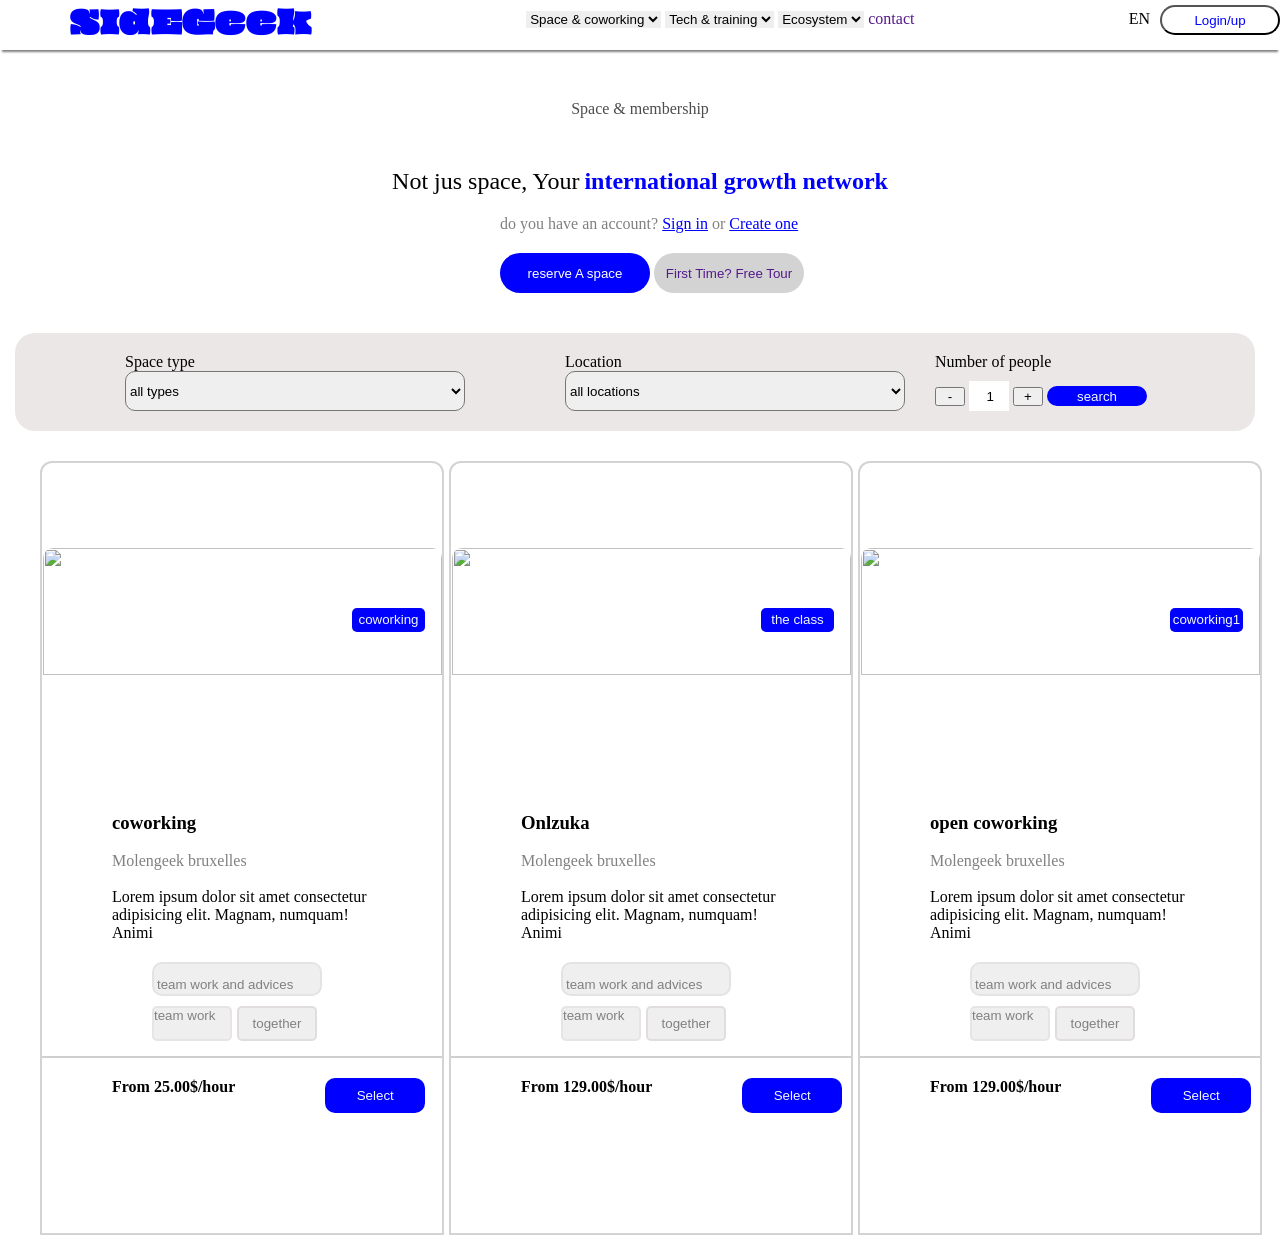
==== htcs8WEB/index.html @ 86c28e72 "fourth week" ====
<!doctype html>
<html lang="en">
  <head>
    <meta charset="UTF-8" />
    <meta name="viewport" content="width=device-width, initial-scale=1.0" />
    <title>Document</title>
    <link rel="stylesheet" href="style.css" />
    <link href="https://googleapis.com" rel="stylesheet" />
    <link rel="preconnect" href="https://fonts.googleapis.com" />
    <link rel="preconnect" href="https://fonts.gstatic.com" crossorigin />
    <link
      href="https://fonts.googleapis.com/css2?family=Oi&display=swap"
      rel="stylesheet"
    />
    <script
      src="https://kit.fontawesome.com/a7999296b9.js"
      crossorigin="anonymous"
    ></script>
  </head>
  <body>
    <header>
      <h1 class="firsth1">SIdEGeek</h1>
      <nav>
        <select class="select1" name="" id="">
          <option value="">Space & coworking</option>
        </select>
        <select class="select1" name="" id="">
          <option value="">Tech & training</option>
        </select>
        <select class="select1" name="" id="">
          <option value="">Ecosystem</option>
        </select>
        <a href="" style="text-decoration: none" style="color: aliceblue"
          >contact</a
        >
      </nav>
      <div class="firstdiv">
        <div class="lang">
          <i class="fa-solid fa-globe" style="color: rgb(116, 192, 252)"></i>
          <p>EN</p>
        </div>
        <button class="login">Login/up</button>
      </div>
    </header>
    <main>
      <section class="conta1">
        <p
          class="secp"
          style="color: rgb(78, 76, 76)"
          style="font-weight: lighter"
        >
          Space & membership
        </p>
        <div class="text1">
          <h1 class="sech1">
            Not jus space, Your
            <h1 class="thirdh1" style="color: blue">
              international growth network
            </h1>
          </h1>
        </div>
        <p class="thirdp" style="color: gray">
          do you have an account?
          <a style="color: blue" class="seca" href="">Sign in</a> or
          <a class="thirda" href="" style="color: blue">Create one</a>
        </p>
        <button class="secbut">
          <a class="lasta" style="color: white" href="">reserve A space</a>
        </button>
        <button class="thirdbut">
          <a class="lasta" href="">First Time? Free Tour</a>
        </button>
      </section>

      <section class="conta2">
        <div class="select2and">
          <label for="">Space type</label><br />
          <select class="select2" name="" id="">
            <option value="all types">all types</option>
          </select>
        </div>
        <div class="location">
          <label for="">Location</label><br />
          <select class="select3" name="" id="">
            <option value="">all locations</option>
            <option value="">morocco</option>
          </select>
        </div>
        <div class="newinput">
          <label class="numberofpeople" for="">Number of people</label>
          <div>
            <button
              class="but4"
              type="button"
              onclick="this.parentNode.querySelector('input').stepDown()"
            >
              -
            </button>
            <input
              class="secinput"
              type="number"
              id="quantity"
              value="1"
              min="1"
            />
            <button
              class="but5"
              type="button"
              onclick="this.parentNode.querySelector('input').stepUp()"
            >
              +
            </button>
            <button class="but6">search</button>
          </div>
        </div>
      </section>

      <section class="conta3">
        <div class="card3">
          <img
           class="image1"
            src="https://encrypted-tbn0.gstatic.com/images?q=tbn:ANd9GcRE5aItdAzF7xqU-mLUHbfKDmjkzuVOu1fiCQ&s"
            alt=""
          />
          <button class="btn">coworking</button>
          <div class="h31">
              <h3>coworking</h3>
          <br />
          <p style="color: gray">Molengeek bruxelles</p>
          <br />
          <p>
            Lorem ipsum dolor sit amet consectetur adipisicing elit. Magnam,
            numquam! Animi
          </p>
          <button class="butimg1">
            <div class="iconappel">
               <i
              class="fa-brands fa-teamspeak"
              style="color: rgb(177, 180, 184)"
            ></i>
            </div>
            <p class="LASTP" style="color: gray">team work and advices</p>
          </button>
          <div class="but2img">
            <button class="butimg2">
              <i
                class="fa-solid fa-arrows-down-to-people"
                style="color: rgb(177, 180, 184)"
              ></i>
              <p style="color: gray">team work</p>
            </button>
            <button class="butimg3">
              <i
                class="fa-solid fa-hand-holding-hand"
                style="color: rgb(177, 180, 184)"
              ></i>
              <p>together</p>
            </button>
          </div>
          <div class="line"></div>
          <div class="lastfigure">
            <h4>From 25.00$/hour</h4>
            <button class="lastbut">Select</button>
          </div> 
          </div>
        </div>
        <div class="card3">
          <img class="image1"
            src="https://encrypted-tbn0.gstatic.com/images?q=tbn:ANd9GcSueLWBnEIhLTE1jSOx605Au3qCMia0E5d1xA&s"
            alt=""
          />
          <button class="btn">the class</button>
           <div class="h31">
            <h3>Onlzuka</h3>
          <br />
          <p style="color: gray">Molengeek bruxelles</p>
          <br />
          <p>
            Lorem ipsum dolor sit amet consectetur adipisicing elit. Magnam,
            numquam! Animi
          </p>
          <button class="butimg1">
            <div class="iconappel"><i
              class="fa-brands fa-teamspeak"
              style="color: rgb(177, 180, 184)"
            ></i></div>
            
            <p class="LASTP" style="color: gray">team work and advices</p>
          </button>
          <div class="but2img">
            <button class="butimg2">
              <i
                class="fa-solid fa-arrows-down-to-people"
                style="color: rgb(177, 180, 184)"
              ></i>
              <p style="color: gray">team work</p>
            </button>
            <button class="butimg3">
              <i
                class="fa-solid fa-hand-holding-hand"
                style="color: rgb(177, 180, 184)"
              ></i>
              <p>together</p>
            </button>
          </div>
          <div class="line"></div>
          <div class="lastfigure">
            <h4>From 129.00$/hour</h4>
            <button class="lastbut">Select</button>
          </div>
           </div>
          
        </div>
        <div class="card3">
          <img class="image1"
            src="https://encrypted-tbn0.gstatic.com/images?q=tbn:ANd9GcQ1jt_K3GMqhpedqS5mltAcXY08CU1ofKtrNw&s"
            alt=""
          />
          <button class="btn">coworking1</button>
          <div class="h31">
            <h3>open coworking</h3>
          <br />
          <p style="color: gray">Molengeek bruxelles</p>
          <br />
          <p>
            Lorem ipsum dolor sit amet consectetur adipisicing elit. Magnam,
            numquam! Animi
          </p>
          <button class="butimg1">
            <div class="iconappel">
               <i
              class="fa-brands fa-teamspeak"
              style="color: rgb(177, 180, 184)"
            ></i>
            </div>
            <p class="LASTP" style="color: gray">team work and advices</p>
          </button>
          <div class="but2img">
            <button class="butimg2">
              <i
                class="fa-solid fa-arrows-down-to-people"
                style="color: rgb(177, 180, 184)"
              ></i>
              <p style="color: gray">team work</p>
            </button>
            <button class="butimg3">
              <i
                class="fa-solid fa-hand-holding-hand"
                style="color: rgb(177, 180, 184)"
              ></i>
              <p>together</p>
            </button>
          </div>
          <div class="line"></div>
          <div class="lastfigure">
            <h4>From 129.00$/hour</h4>
            <button class="lastbut">Select</button>
          </div>
          </div>
          
        </div>
      </section>
    </main>
  </body>
</html>
---- htcs8WEB/style.css ----
* {
  padding: 0%;
  margin: 0%;
}
.select1 {
  border: none;
}
.firsth1 {
  font-family: "Oi", serif;
  font-weight: 400;
  font-style: normal;
  color: blue;
  margin-left: 70px;
}
header {
  display: flex;
  flex-direction: row;
  justify-content: space-between;
  box-shadow: 0 4px 2px -2px gray;
}
.firstdiv {
  display: flex;
  flex-direction: row;
}
nav {
  margin-top: 10px;
}
select:hover {
  font-family:;
}
.lang {
  display: flex;
  flex-direction:;
  margin-top: 10px;
}
.lang:hover {
  color: aquamarine;
}
.login {
  margin-top: 5px;
  margin-left: 10px;
  border-radius: 30px;
  border-radius: 100px solid rgb(50, 189, 223);
  color: blue;
  width: 120px;
  height: 30px;
  background-color: white;
}
.login:hover {
  text-decoration: underline;
}

/* second container*/
.secp {
  margin-top: 50px;
  display: flex;
  justify-content: center;
}
.sech1 {
  font-family: "Gravitas One", serif;
  font-weight: 400;
  font-style: normal;
  margin-right: 5px;
  margin-top: 50px;
}
.text1 {
  display: flex;
  justify-content: center;
}
.thirdh1 {
  margin-top: 50px;
}
.thirdp {
  margin-top: 20px;
  margin-left: 500px;
}
.secbut {
  background-color: blue;
  color: aliceblue;
  border-radius: 20px;
  width: 150px;
  height: 40px;
  margin-left: 500px;
  margin-top: 20px;
  border: none;
  cursor: pointer;
}
.thirdbut {
  background-color: lightgrey;
  border-radius: 20px;
  width: 150px;
  height: 40px;
  border: none;
}
.lasta {
  text-decoration: none;
}
/*  the second part */
.conta2 {
  margin-top: 40px;
  display: flex;
  flex-direction: row;
  background-color: rgb(236, 231, 231);
  width: 1200px;
  padding: 20px;

  margin-left: 15px;
  border-radius: 20px;
}

.select3 {
  width: 340px;
  height: 40px;
  border-radius: 10px;
}
.select2 {
  width: 340px;
  height: 40px;
  border-radius: 10px;
}
.select2and {
  margin-left: 90px;
}

.location {
  margin-left: 100px;
}
.but5 {
  width: 30px;
}
.secinput {
  width: 40px;
  height: 30px;
  text-align: right;
  border: none;
  cursor: pointer;
}
.but4 {
  width: 30px;
}
.but6 {
  width: 100px;
  background-color: blue;
  color: aliceblue;
  height: 20px;
  border-radius: 10px;
  border: none;
  cursor: pointer;
}
.numberofpeople {
  margin-bottom: 10px;
  margin-right: 20px;
}
.newinput {
  margin-top: px;
  margin-left: 30px;
  display: flex;
  flex-direction: column;
}
/* third container */
.conta3 {
  background-color: white;
  padding: 20px;
  display: flex;
  margin-top: 10px;
  width: 1200px;
  margin-left: 15px;
  border-radius: 20px;
}
.card3 {
  background-color: white;
  padding: 70px;
  display: flex;
  justify-content: center;
  flex-direction: column;
  margin-left: 5px;
  width: 260px;
  border-radius: 10px;
  height: 70vh;
  border: 2px solid lightgray;
  border-radius: 12px 12px 0 0;
}


.butimg1 {
  border-radius: 10px;
  border-radius: 10px solid lightgray;
  margin-top: 20px;
  margin-bottom: 5px;
  border: 2px solid rgb(228, 227, 227);
  display: flex;
  flex-direction: row;
  height: 34px;
  width: 170px;
align-items: center;
  gap: 3px;
  margin-left: 40px;
}
.butimg2 {
  border-radius: 5px;
  border-radius: 0px solid rgb(225, 222, 222);
  margin-top: 5px;
  height: 35px;
  margin-bottom: 5px;
  display: flex;
  flex-direction: column;
  border: 2px solid rgb(230, 228, 228);
  width: 80px;
  margin-left: 40px;
}
.butimg3 {
  margin-left: 5px;
  height: 35px;
  width: 80px;
  border-radius: 5px;
  border: 2px solid rgb(225, 221, 221);
  margin-top: 5px;
  color: gray;
}
.iconappel{
    position: relative;
    top: 4px;
}
.LASTP {
  position: relative;
  top: 5px;
}

.but2img {
  display: flex;
  flex-direction: row;
}
.btn {
  background-color: rgb(232, 93, 93);
  position: relative;
  left: 240px;
  margin-right: 200vw;
  bottom: 180px;
  width: 73px;
  background-color: blue;
  color: aliceblue;
  border-radius: 5px;
  border: none;
  cursor: pointer;
  height: 30px;
}
.line {
  position: relative;
  right: 70px;
  top: 10px;
  width: 154%;
  height: 2px;
  background-color: rgb(208, 206, 206);
  margin-right: 100%;
}
.lastfigure {
  margin-top: 30px;
  display: flex;
  flex-direction: row;
  background-color: white;
  width: 330px;
  display: flex;
  flex-direction: row;
}
.lastbut {
  padding-right: 20px;
  margin-left: 90px;
  padding: 10px;
  border-radius: 10px;
  border: 4px gray;
  background-color: blue;
  color: aliceblue;
  position: relative;
  bottom: 0px;
  width: 100px;
}

.image1{
  height: 50%;
  width: 31.2vw;
  position: relative;
  right: 69.5px;
  top: 15px;
  border-radius: 10px 10px 0px 0px;
}

.h31 {
  margin-bottom: 50px;
}
.card4 {
  background-color: white;
  border: 2px solid lightgray;
  padding: 70px;
  display: flex;
  justify-content: center;
  flex-direction: column;
  margin-left: 0px;
  width: 260px;
  border-radius: 10px;
  height: 70vh;
  border-radius: 12px 12px 0 0;
}
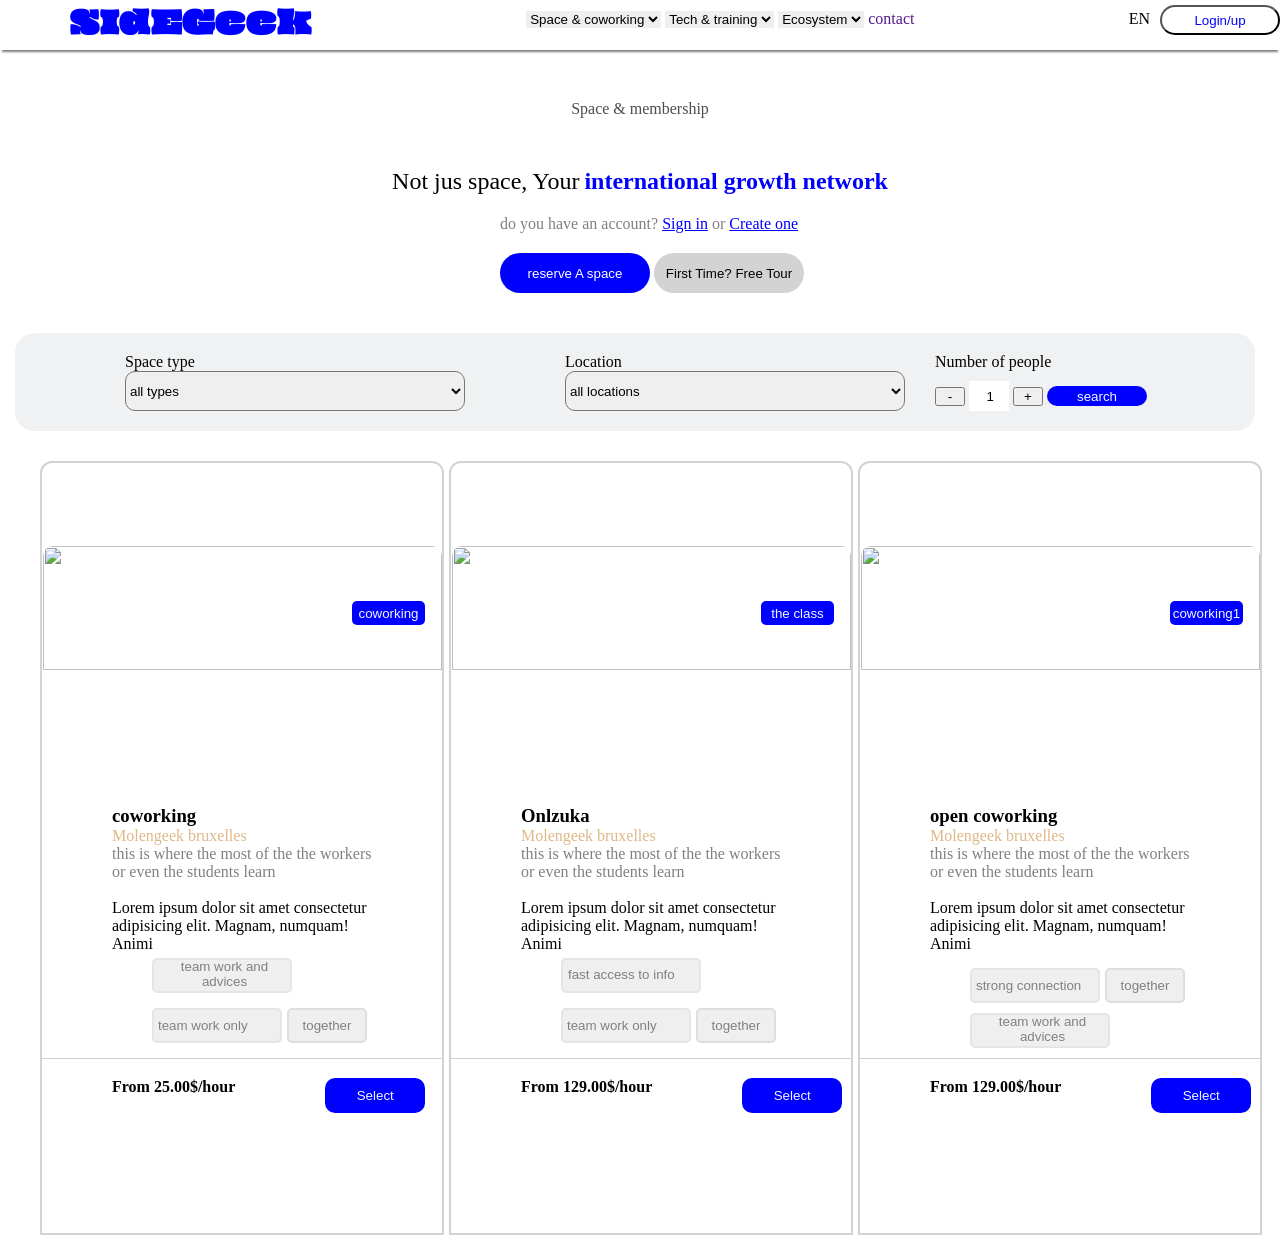
==== commit f1c20300: "second changes" ====
--- a/htcs8WEB/index.html
+++ b/htcs8WEB/index.html
@@ -68,7 +68,9 @@
           <a class="lasta" style="color: white" href="">reserve A space</a>
         </button>
         <button class="thirdbut">
-          <a class="lasta" href="">First Time? Free Tour</a>
+          <a class="lasta" href="" style="color: black"
+            >First Time? Free Tour</a
+          >
         </button>
       </section>
 
@@ -118,146 +120,159 @@
       <section class="conta3">
         <div class="card3">
           <img
-           class="image1"
+            class="image1"
             src="https://encrypted-tbn0.gstatic.com/images?q=tbn:ANd9GcRE5aItdAzF7xqU-mLUHbfKDmjkzuVOu1fiCQ&s"
             alt=""
           />
           <button class="btn">coworking</button>
           <div class="h31">
-              <h3>coworking</h3>
-          <br />
-          <p style="color: gray">Molengeek bruxelles</p>
-          <br />
-          <p>
-            Lorem ipsum dolor sit amet consectetur adipisicing elit. Magnam,
-            numquam! Animi
-          </p>
-          <button class="butimg1">
-            <div class="iconappel">
-               <i
-              class="fa-brands fa-teamspeak"
-              style="color: rgb(177, 180, 184)"
-            ></i>
-            </div>
-            <p class="LASTP" style="color: gray">team work and advices</p>
-          </button>
-          <div class="but2img">
-            <button class="butimg2">
-              <i
-                class="fa-solid fa-arrows-down-to-people"
-                style="color: rgb(177, 180, 184)"
-              ></i>
-              <p style="color: gray">team work</p>
-            </button>
-            <button class="butimg3">
-              <i
-                class="fa-solid fa-hand-holding-hand"
-                style="color: rgb(177, 180, 184)"
-              ></i>
-              <p>together</p>
-            </button>
-          </div>
-          <div class="line"></div>
-          <div class="lastfigure">
-            <h4>From 25.00$/hour</h4>
-            <button class="lastbut">Select</button>
-          </div> 
+            <h3>coworking</h3>
+
+            <p style="color: burlywood">Molengeek bruxelles</p>
+            <p style="color: gray">
+              this is where the most of the the workers or even the students
+              learn
+            </p>
+            <br />
+            <p>
+              Lorem ipsum dolor sit amet consectetur adipisicing elit. Magnam,
+              numquam! Animi
+            </p>
+            <button class="butimg1">
+              <div class="iconappel">
+                <i
+                  class="fa-brands fa-teamspeak"
+                  style="color: rgb(177, 180, 184)"
+                ></i>
+              </div>
+              <p class="LASTP" style="color: gray">team work and advices</p>
+            </button>
+            <div class="but2img">
+              <button class="butimg2">
+                <i
+                  class="fa-solid fa-arrows-down-to-people"
+                  style="color: rgb(177, 180, 184)"
+                ></i>
+                <p style="color: gray">team work only</p>
+              </button>
+              <button class="butimg3">
+                <i
+                  class="fa-solid fa-hand-holding-hand"
+                  style="color: rgb(177, 180, 184)"
+                ></i>
+                <p>together</p>
+              </button>
+            </div>
+            <div class="line"></div>
+            <div class="lastfigure">
+              <h4>From 25.00$/hour</h4>
+              <button class="lastbut">Select</button>
+            </div>
           </div>
         </div>
         <div class="card3">
-          <img class="image1"
+          <img
+            class="image1"
             src="https://encrypted-tbn0.gstatic.com/images?q=tbn:ANd9GcSueLWBnEIhLTE1jSOx605Au3qCMia0E5d1xA&s"
             alt=""
           />
           <button class="btn">the class</button>
-           <div class="h31">
+          <div class="h31">
             <h3>Onlzuka</h3>
-          <br />
-          <p style="color: gray">Molengeek bruxelles</p>
-          <br />
-          <p>
-            Lorem ipsum dolor sit amet consectetur adipisicing elit. Magnam,
-            numquam! Animi
-          </p>
-          <button class="butimg1">
-            <div class="iconappel"><i
-              class="fa-brands fa-teamspeak"
-              style="color: rgb(177, 180, 184)"
-            ></i></div>
-            
-            <p class="LASTP" style="color: gray">team work and advices</p>
-          </button>
-          <div class="but2img">
-            <button class="butimg2">
-              <i
-                class="fa-solid fa-arrows-down-to-people"
-                style="color: rgb(177, 180, 184)"
-              ></i>
-              <p style="color: gray">team work</p>
-            </button>
-            <button class="butimg3">
-              <i
-                class="fa-solid fa-hand-holding-hand"
-                style="color: rgb(177, 180, 184)"
-              ></i>
-              <p>together</p>
-            </button>
-          </div>
-          <div class="line"></div>
-          <div class="lastfigure">
-            <h4>From 129.00$/hour</h4>
-            <button class="lastbut">Select</button>
-          </div>
-           </div>
-          
+
+            <p style="color: burlywood">Molengeek bruxelles</p>
+            <p style="color: gray">
+              this is where the most of the the workers or even the students
+              learn
+            </p>
+            <br />
+            <p>
+              Lorem ipsum dolor sit amet consectetur adipisicing elit. Magnam,
+              numquam! Animi
+            </p>
+            <button class="butimg1">
+              <div class="iconappel">
+                <i
+                  class="fa-solid fa-sitemap"
+                  style="color: rgb(177, 180, 184)"
+                ></i>
+              </div>
+              <p class="LASTP" style="color: gray">fast access to info</p>
+            </button>
+            <div class="but2img">
+              <button class="butimg2">
+                <i
+                  class="fa-solid fa-arrows-down-to-people"
+                  style="color: rgb(177, 180, 184)"
+                ></i>
+                <p style="color: gray">team work only</p>
+              </button>
+              <button class="butimg3">
+                <i
+                  class="fa-solid fa-hand-holding-hand"
+                  style="color: rgb(177, 180, 184)"
+                ></i>
+                <p>together</p>
+              </button>
+            </div>
+            <div class="line"></div>
+            <div class="lastfigure">
+              <h4>From 129.00$/hour</h4>
+              <button class="lastbut">Select</button>
+            </div>
+          </div>
         </div>
         <div class="card3">
-          <img class="image1"
+          <img
+            class="image1"
             src="https://encrypted-tbn0.gstatic.com/images?q=tbn:ANd9GcQ1jt_K3GMqhpedqS5mltAcXY08CU1ofKtrNw&s"
             alt=""
           />
           <button class="btn">coworking1</button>
           <div class="h31">
             <h3>open coworking</h3>
-          <br />
-          <p style="color: gray">Molengeek bruxelles</p>
-          <br />
-          <p>
-            Lorem ipsum dolor sit amet consectetur adipisicing elit. Magnam,
-            numquam! Animi
-          </p>
-          <button class="butimg1">
-            <div class="iconappel">
-               <i
-              class="fa-brands fa-teamspeak"
-              style="color: rgb(177, 180, 184)"
-            ></i>
-            </div>
-            <p class="LASTP" style="color: gray">team work and advices</p>
-          </button>
-          <div class="but2img">
-            <button class="butimg2">
-              <i
-                class="fa-solid fa-arrows-down-to-people"
-                style="color: rgb(177, 180, 184)"
-              ></i>
-              <p style="color: gray">team work</p>
-            </button>
-            <button class="butimg3">
-              <i
-                class="fa-solid fa-hand-holding-hand"
-                style="color: rgb(177, 180, 184)"
-              ></i>
-              <p>together</p>
-            </button>
-          </div>
-          <div class="line"></div>
-          <div class="lastfigure">
-            <h4>From 129.00$/hour</h4>
-            <button class="lastbut">Select</button>
-          </div>
-          </div>
-          
+
+            <p style="color: burlywood">Molengeek bruxelles</p>
+            <p style="color: gray">
+              this is where the most of the the workers or even the students
+              learn
+            </p>
+            <br />
+            <p>
+              Lorem ipsum dolor sit amet consectetur adipisicing elit. Magnam,
+              numquam! Animi
+            </p>
+            <div class="but2img">
+              <button class="butimg2">
+                <i
+                  class="fa-solid fa-wifi fa-beat-fade"
+                  style="color: rgb(177, 180, 184)"
+                ></i>
+                <p style="color: gray">strong connection</p>
+              </button>
+              <button class="butimg3">
+                <i
+                  class="fa-solid fa-hand-holding-hand"
+                  style="color: rgb(177, 180, 184)"
+                ></i>
+                <p>together</p>
+              </button>
+            </div>
+            <button class="butimg1">
+              <div class="iconappel">
+                <i
+                  class="fa-brands fa-teamspeak"
+                  style="color: rgb(177, 180, 184)"
+                ></i>
+              </div>
+              <p class="LASTP" style="color: gray">team work and advices</p>
+            </button>
+            <div class="line"></div>
+            <div class="lastfigure">
+              <h4>From 129.00$/hour</h4>
+              <button class="lastbut">Select</button>
+            </div>
+          </div>
         </div>
       </section>
     </main>
--- a/htcs8WEB/style.css
+++ b/htcs8WEB/style.css
@@ -100,10 +100,9 @@
   margin-top: 40px;
   display: flex;
   flex-direction: row;
-  background-color: rgb(236, 231, 231);
+  background-color: rgb(240, 241, 242);
   width: 1200px;
   padding: 20px;
-
   margin-left: 15px;
   border-radius: 20px;
 }
@@ -181,20 +180,18 @@
   border-radius: 12px 12px 0 0;
 }
 
-
 .butimg1 {
-  border-radius: 10px;
-  border-radius: 10px solid lightgray;
-  margin-top: 20px;
-  margin-bottom: 5px;
-  border: 2px solid rgb(228, 227, 227);
-  display: flex;
-  flex-direction: row;
-  height: 34px;
-  width: 170px;
-align-items: center;
-  gap: 3px;
+  border-radius: 5px;
+  border-radius: 0px solid rgb(225, 222, 222);
+  margin-top: 5px;
+  height: 35px;
+  display: flex;
+  align-items: center;
+  gap: 5px;
+  border: 2px solid rgb(230, 228, 228);
+  width: 140px;
   margin-left: 40px;
+  padding-bottom: 12px;
 }
 .butimg2 {
   border-radius: 5px;
@@ -203,9 +200,10 @@
   height: 35px;
   margin-bottom: 5px;
   display: flex;
-  flex-direction: column;
+  align-items: center;
+  gap: 4px;
   border: 2px solid rgb(230, 228, 228);
-  width: 80px;
+  width: 130px;
   margin-left: 40px;
 }
 .butimg3 {
@@ -217,9 +215,9 @@
   margin-top: 5px;
   color: gray;
 }
-.iconappel{
-    position: relative;
-    top: 4px;
+.iconappel {
+  position: relative;
+  top: 2px;
 }
 .LASTP {
   position: relative;
@@ -229,6 +227,7 @@
 .but2img {
   display: flex;
   flex-direction: row;
+  margin-top: 10px;
 }
 .btn {
   background-color: rgb(232, 93, 93);
@@ -249,7 +248,7 @@
   right: 70px;
   top: 10px;
   width: 154%;
-  height: 2px;
+  height: 0.09px;
   background-color: rgb(208, 206, 206);
   margin-right: 100%;
 }
@@ -275,12 +274,12 @@
   width: 100px;
 }
 
-.image1{
+.image1 {
   height: 50%;
   width: 31.2vw;
   position: relative;
   right: 69.5px;
-  top: 15px;
+  top: 13px;
   border-radius: 10px 10px 0px 0px;
 }
 
